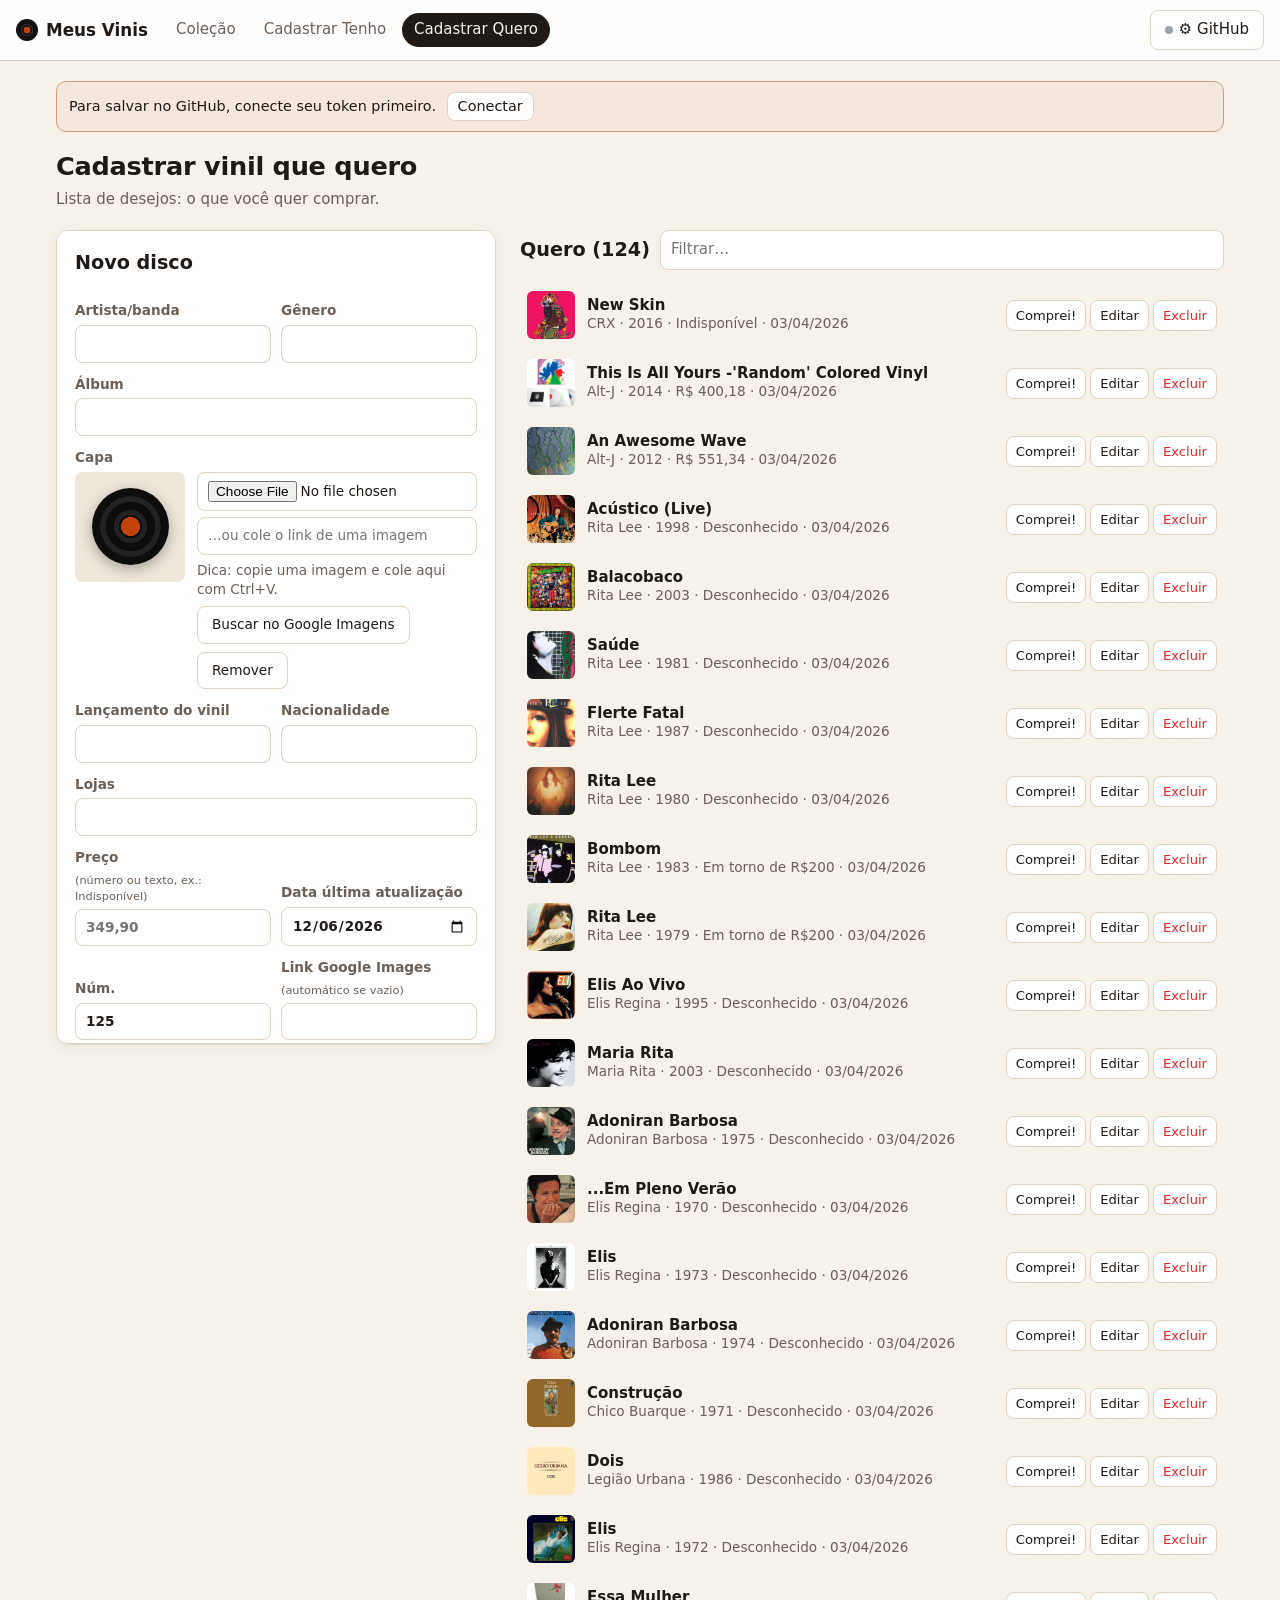
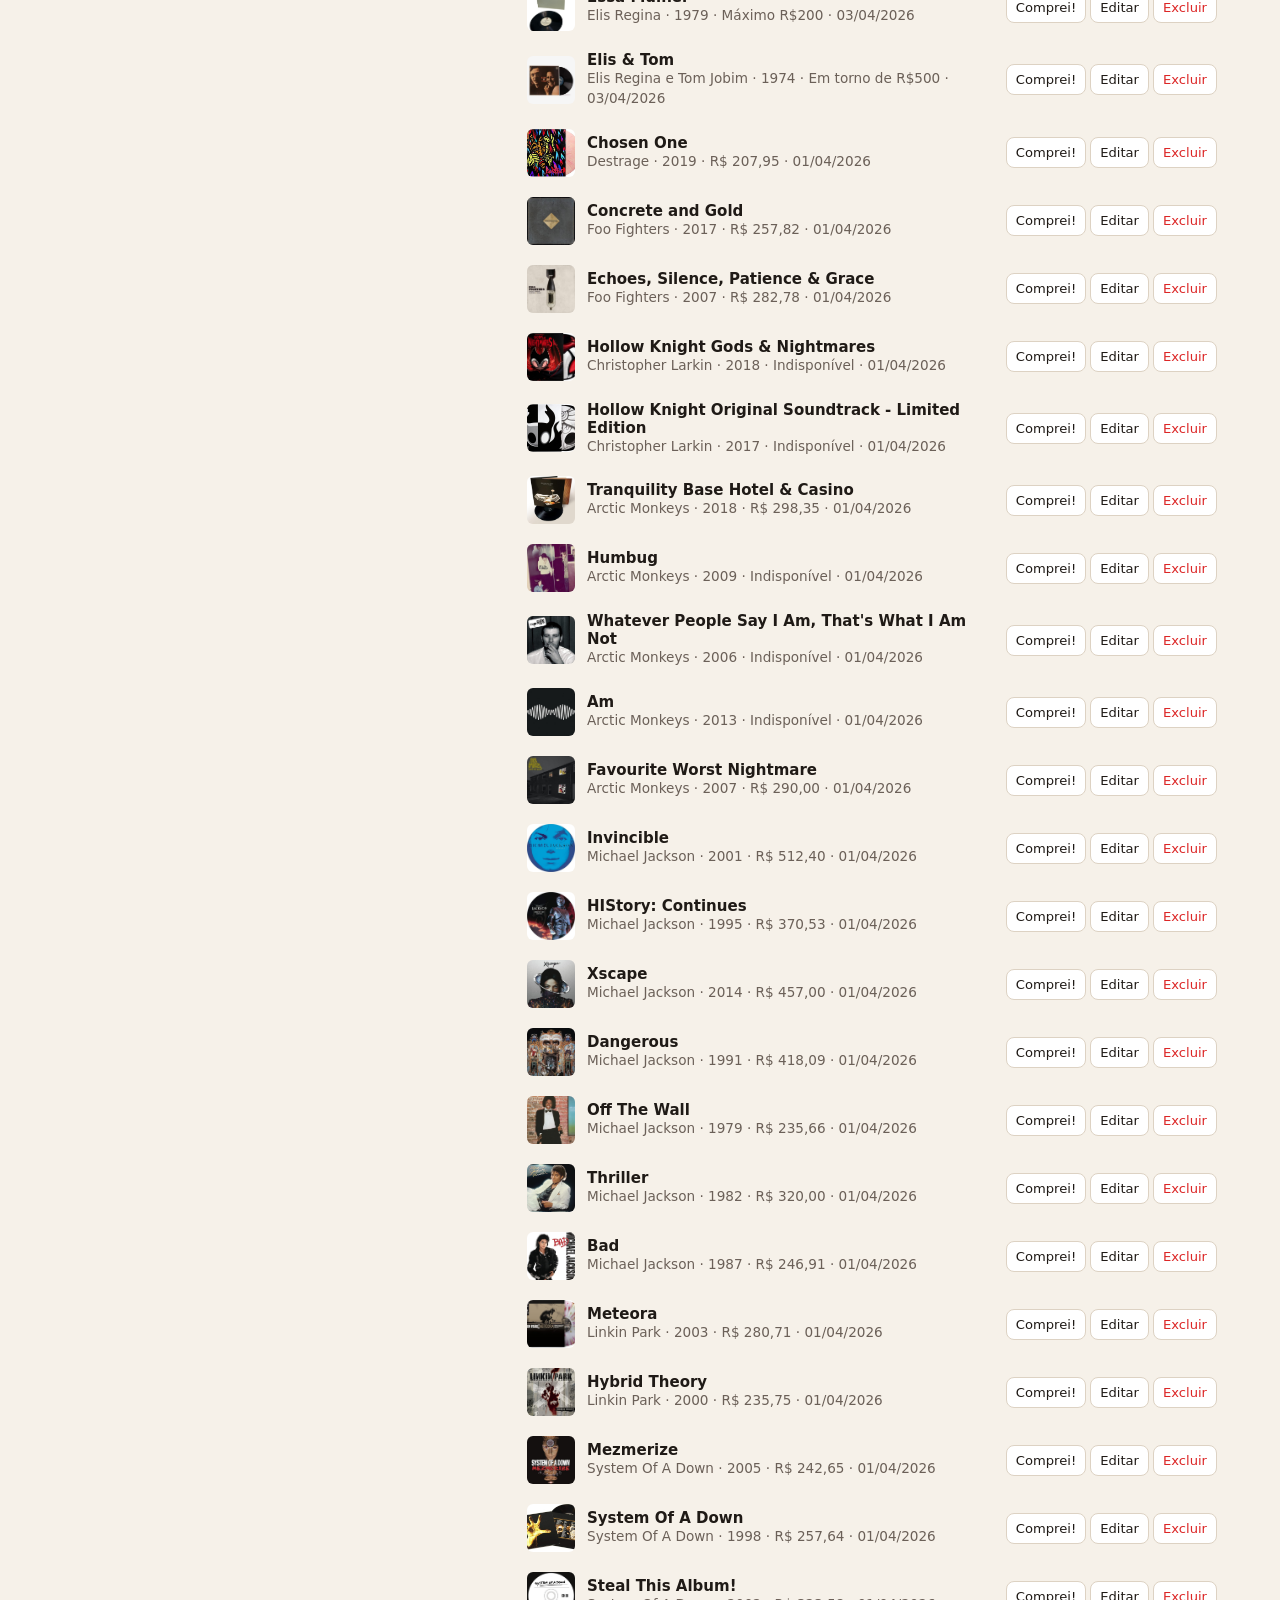
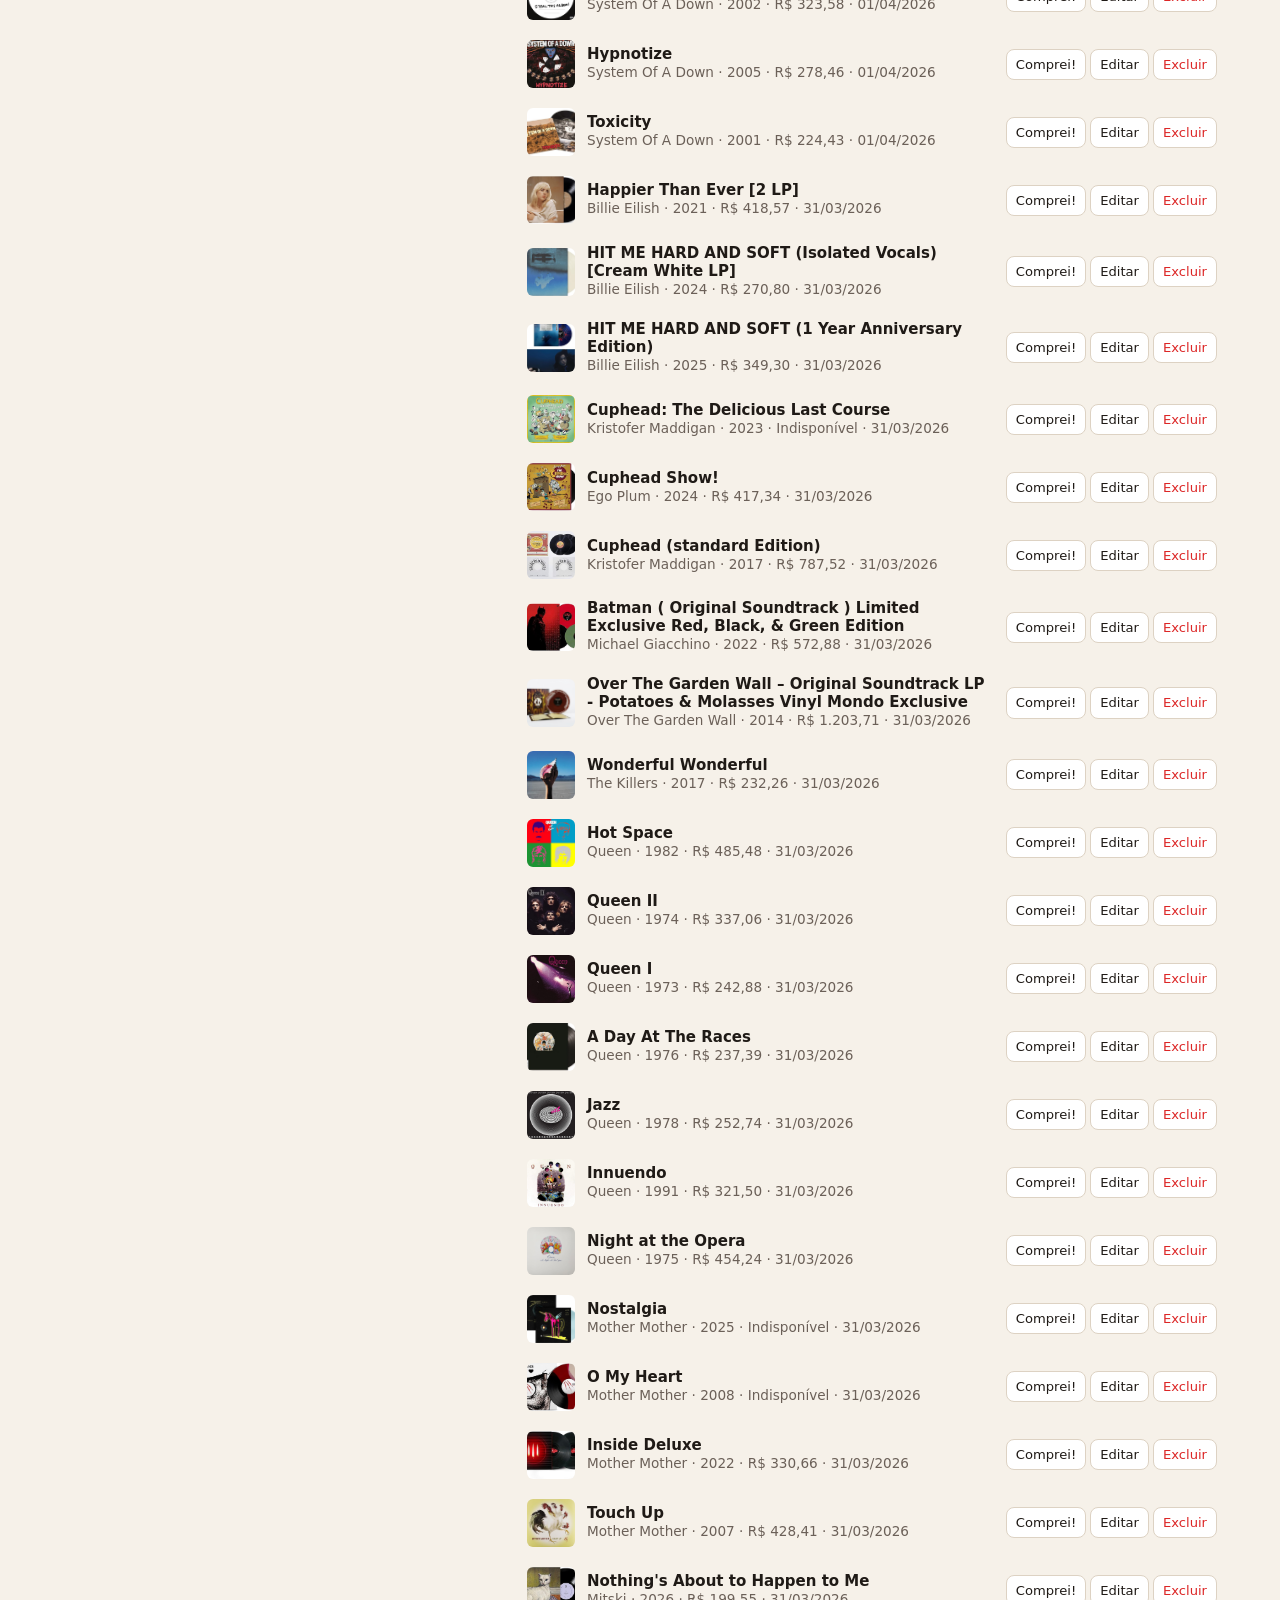
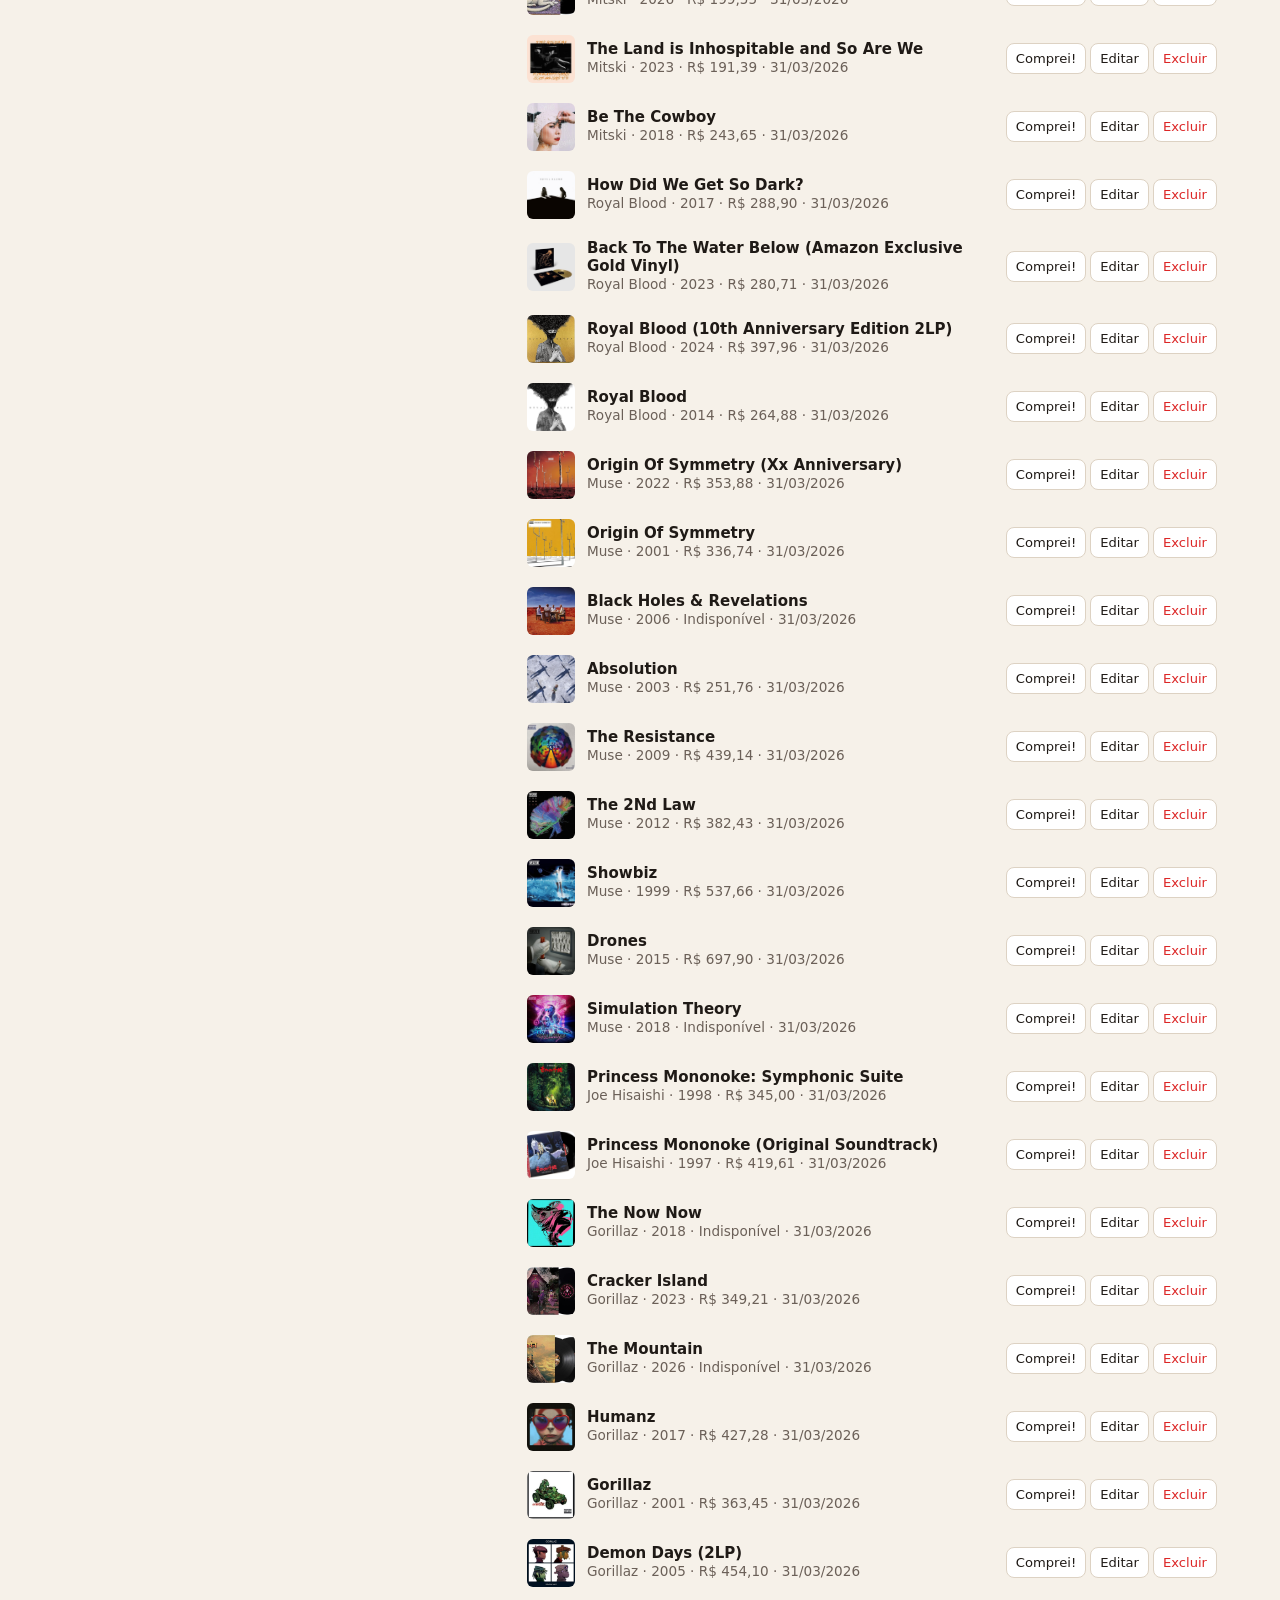
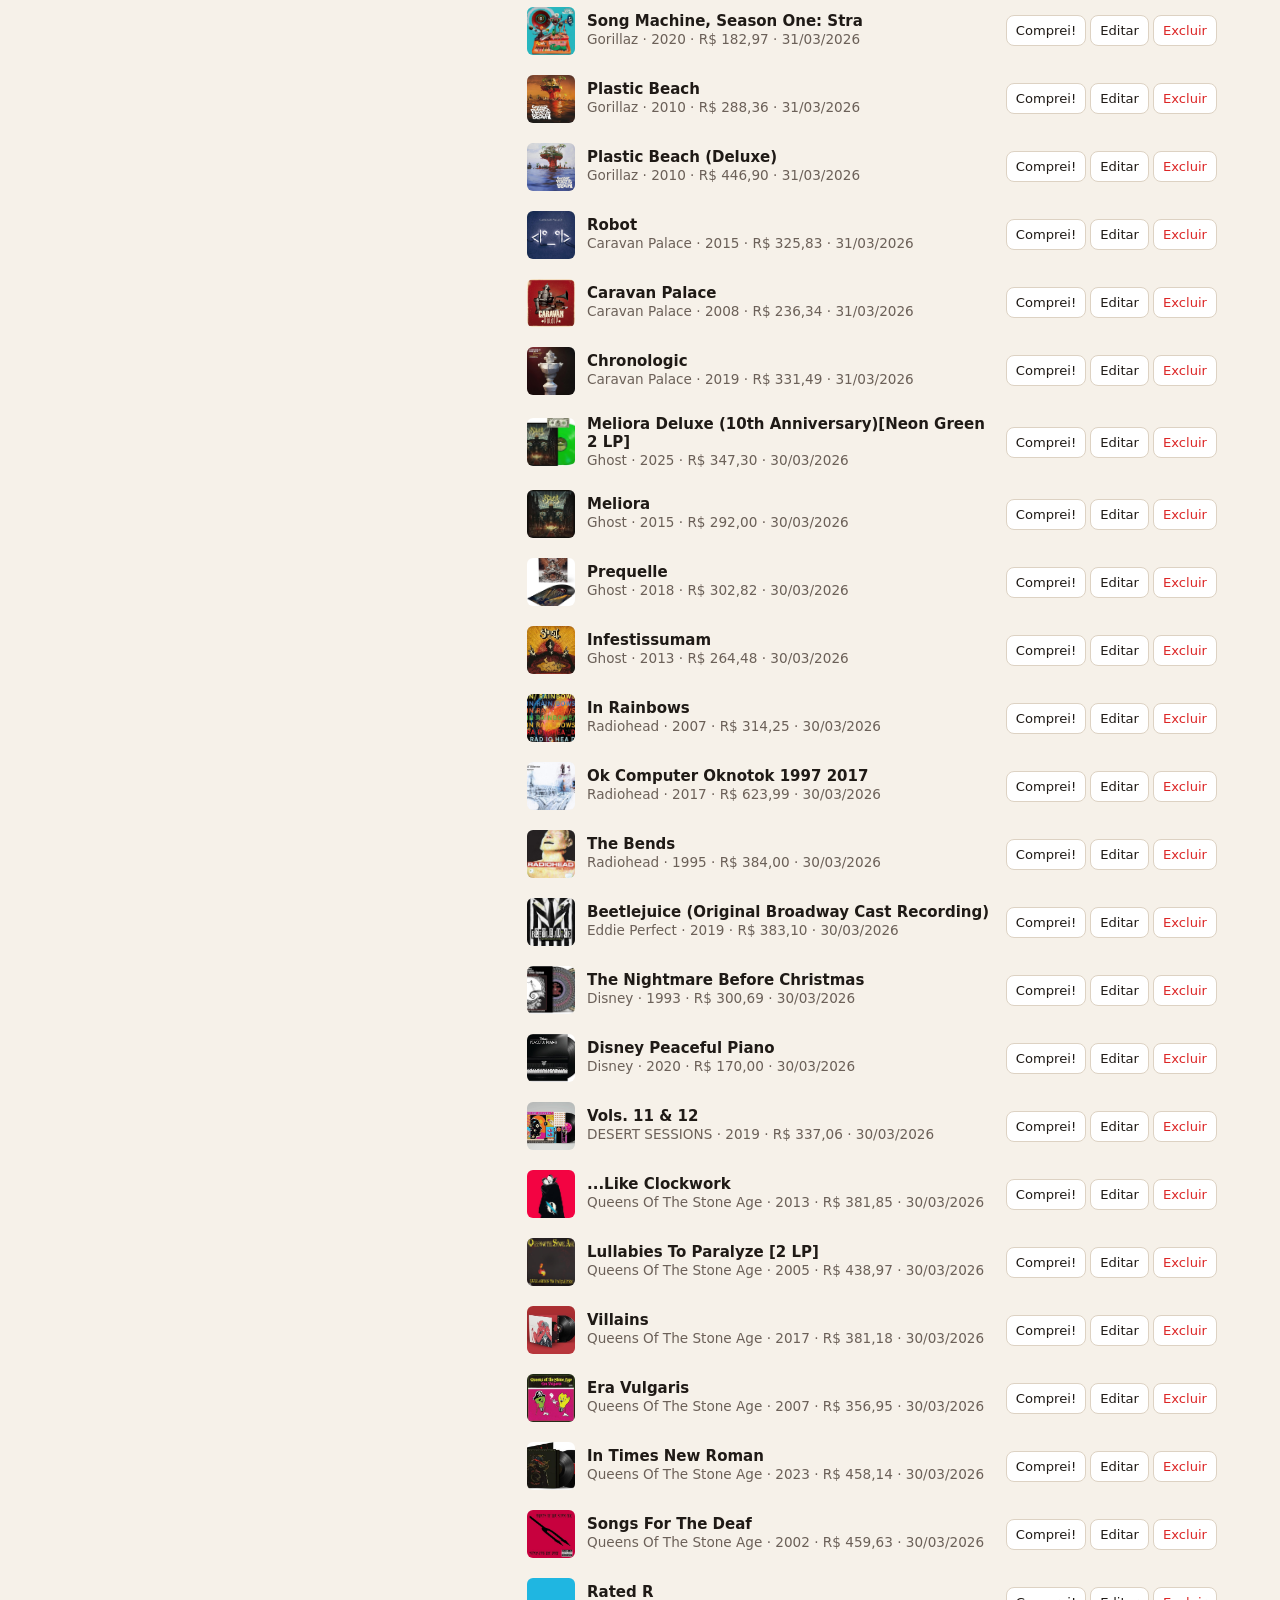
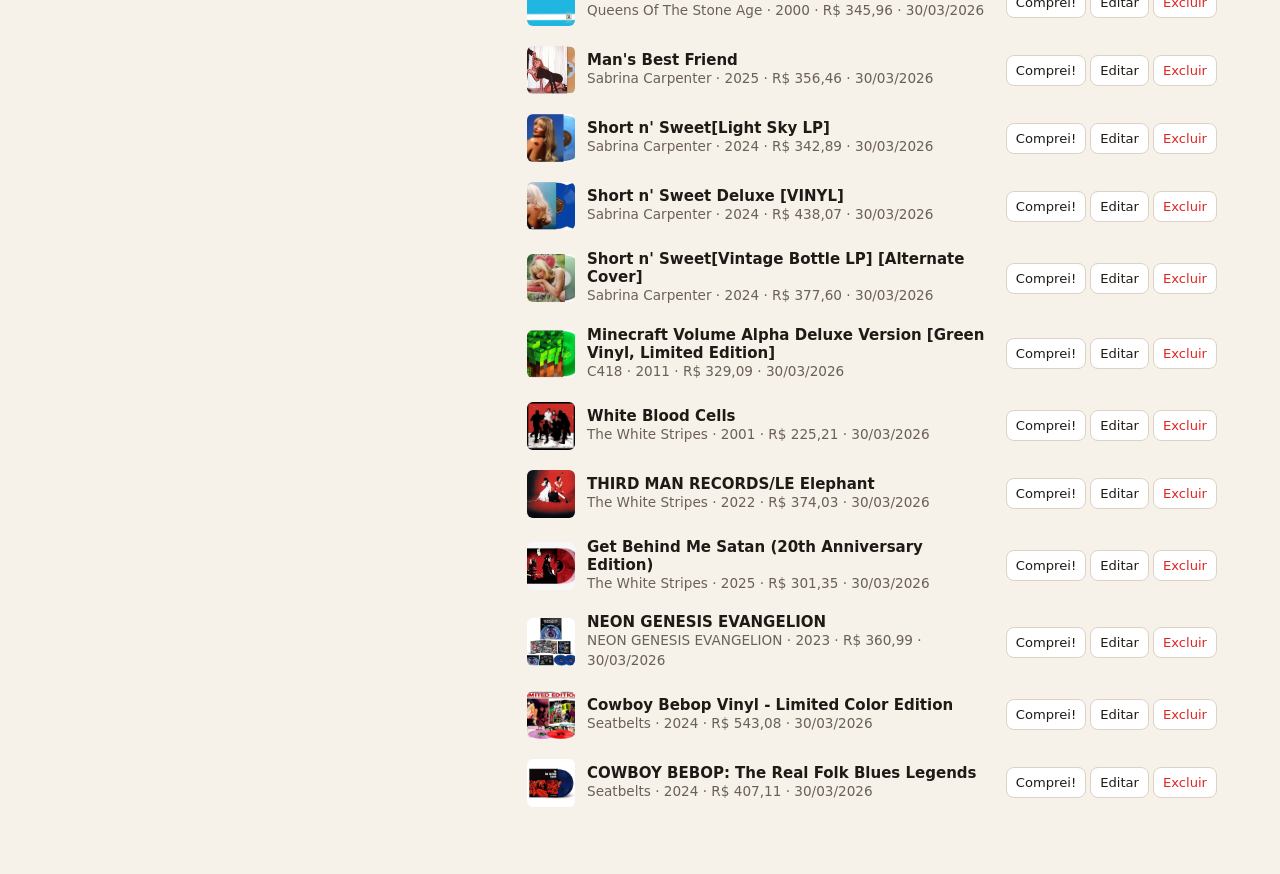
==== quero.html @ eb5df763 "Site do catálogo de vinis com dados das planilhas Páginas de coleção, cadastro de Tenho e de Quero; " ====
<!doctype html>
<html lang="pt-BR">
<head>
  <meta charset="utf-8">
  <meta name="viewport" content="width=device-width, initial-scale=1">
  <title>Cadastrar Quero</title>
  <link rel="stylesheet" href="assets/style.css">
</head>
<body>
  <main>
    <h1>Cadastrar vinil que quero</h1>
    <p class="sub">Lista de desejos: o que você quer comprar.</p>
    <div class="layout-cad">
      <form id="form" class="form painel" autocomplete="off">
        <h2 id="titulo-form">Novo disco</h2>
        <div class="linha">
          <label>Artista/banda<input name="artista" list="dl-artistas" required></label>
          <label>Gênero<input name="genero" list="dl-generos"></label>
        </div>
        <label>Álbum<input name="album" required></label>
        <div>
          <label style="margin-bottom:4px">Capa</label>
          <div class="foto-campo">
            <div class="prev" id="foto-prev"></div>
            <div class="ops">
              <input type="file" id="foto-arquivo" accept="image/*">
              <input type="url" id="foto-url" placeholder="…ou cole o link de uma imagem">
              <span class="ajuda">Dica: copie uma imagem e cole aqui com Ctrl+V.</span>
              <div class="acoes" style="justify-content:flex-start">
                <button type="button" id="foto-google">Buscar no Google Imagens</button>
                <button type="button" id="foto-remover">Remover</button>
              </div>
            </div>
          </div>
        </div>
        <div class="linha">
          <label>Lançamento do vinil<input name="lancamento" type="number" min="1900" max="2100" inputmode="numeric"></label>
          <label>Nacionalidade<input name="nacionalidade" list="dl-paises"></label>
        </div>
        <label>Lojas<input name="lojas" list="dl-lojas"></label>
        <div class="linha">
          <label>Preço <small>(número ou texto, ex.: Indisponível)</small><input name="preco" list="dl-precos" placeholder="349,90"></label>
          <label>Data última atualização<input name="atualizacao" type="date"></label>
        </div>
        <div class="linha">
          <label>Núm.<input name="num" type="number" min="1"></label>
          <label>Link Google Images <small>(automático se vazio)</small><input name="linkImagens" type="url"></label>
        </div>
        <div class="acoes">
          <button type="button" id="cancelar" hidden>Cancelar</button>
          <button type="submit" class="pri">Salvar</button>
        </div>
      </form>

      <section>
        <div class="barra">
          <h2 style="margin:0">Quero <span id="total"></span></h2>
          <input type="search" id="filtro" placeholder="Filtrar…" style="flex:1 1 180px">
        </div>
        <div class="lista" id="lista"></div>
      </section>
    </div>
  </main>
  <datalist id="dl-artistas"></datalist><datalist id="dl-generos"></datalist><datalist id="dl-paises"></datalist><datalist id="dl-lojas"></datalist>
  <datalist id="dl-precos"><option value="Indisponível"><option value="Desconhecido"></datalist>
  <script type="module" src="assets/quero.js"></script>
</body>
</html>
---- assets/style.css ----
:root {
  --bg: #f6f1e9;
  --bg-2: #ffffff;
  --bg-3: #efe7da;
  --txt: #1f1a16;
  --txt-2: #6b6058;
  --borda: #ddd2c3;
  --acento: #c2410c;
  --acento-2: #9a3412;
  --tenho: #15803d;
  --quero: #b45309;
  --sombra: 0 1px 2px rgb(0 0 0 / .06), 0 4px 14px rgb(0 0 0 / .06);
  --raio: 12px;
  color-scheme: light;
}
@media (prefers-color-scheme: dark) {
  :root:not([data-theme="light"]) {
    --bg: #15120f; --bg-2: #1f1b17; --bg-3: #29231e; --txt: #f3ece3; --txt-2: #a99d91;
    --borda: #3a322b; --acento: #fb923c; --acento-2: #fdba74; --tenho: #4ade80; --quero: #fbbf24;
    --sombra: 0 1px 2px rgb(0 0 0 / .4), 0 6px 18px rgb(0 0 0 / .35);
    color-scheme: dark;
  }
}
:root[data-theme="dark"] {
  --bg: #15120f; --bg-2: #1f1b17; --bg-3: #29231e; --txt: #f3ece3; --txt-2: #a99d91;
  --borda: #3a322b; --acento: #fb923c; --acento-2: #fdba74; --tenho: #4ade80; --quero: #fbbf24;
  --sombra: 0 1px 2px rgb(0 0 0 / .4), 0 6px 18px rgb(0 0 0 / .35);
  color-scheme: dark;
}

* { box-sizing: border-box; }
html { -webkit-text-size-adjust: 100%; }
body {
  margin: 0; background: var(--bg); color: var(--txt);
  font: 15px/1.45 system-ui, -apple-system, "Segoe UI", Roboto, sans-serif;
}
a { color: var(--acento); }
h1 { font-size: 1.6rem; margin: 0 0 .25rem; letter-spacing: -.01em; }
h2 { font-size: 1.2rem; margin: 0 0 .75rem; }
main { max-width: 1200px; margin: 0 auto; padding: 20px 16px 60px; }
.sub { color: var(--txt-2); margin: 0 0 1.25rem; }
code { background: var(--bg-3); padding: 1px 5px; border-radius: 4px; font-size: .9em; }

/* Cabeçalho */
.topo {
  position: sticky; top: 0; z-index: 10; display: flex; align-items: center; gap: 16px; flex-wrap: wrap;
  padding: 10px 16px; background: color-mix(in srgb, var(--bg-2) 92%, transparent);
  backdrop-filter: blur(8px); border-bottom: 1px solid var(--borda);
}
.marca { display: flex; align-items: center; gap: 8px; font-weight: 700; color: var(--txt); text-decoration: none; font-size: 1.05rem; }
.disco-mini {
  width: 22px; height: 22px; border-radius: 50%;
  background: radial-gradient(circle, var(--acento) 0 22%, #111 23% 30%, #2a2a2a 31% 40%, #111 41% 100%);
}
.topo nav { display: flex; gap: 4px; flex-wrap: wrap; flex: 1; }
.topo nav a { padding: 6px 12px; border-radius: 999px; color: var(--txt-2); text-decoration: none; font-weight: 500; }
.topo nav a:hover { background: var(--bg-3); color: var(--txt); }
.topo nav a.ativo { background: var(--txt); color: var(--bg); }
.btn-config { display: flex; align-items: center; gap: 6px; }
@media (max-width: 640px) {
  .topo { gap: 8px 12px; }
  .btn-config { margin-left: auto; padding: 6px 10px; }
  .topo nav { order: 3; flex-basis: 100%; flex-wrap: nowrap; overflow-x: auto; }
  .topo nav a { white-space: nowrap; }
}
.status { width: 8px; height: 8px; border-radius: 50%; background: #9ca3af; }
.status.on { background: var(--tenho); }

/* Controles */
button, .btn {
  font: inherit; cursor: pointer; border-radius: 8px; padding: 8px 14px;
  border: 1px solid var(--borda); background: var(--bg-2); color: var(--txt);
}
button:hover { border-color: var(--txt-2); }
button.pri { background: var(--acento); border-color: var(--acento); color: var(--bg-2); font-weight: 600; }
button.pri:hover { background: var(--acento-2); }
button.perigo { color: #dc2626; }
button:disabled { opacity: .55; cursor: progress; }
input, select, textarea {
  font: inherit; color: var(--txt); background: var(--bg-2); border: 1px solid var(--borda);
  border-radius: 8px; padding: 8px 10px; width: 100%;
}
input:focus, select:focus, textarea:focus { outline: 2px solid var(--acento); outline-offset: -1px; }
label { display: flex; flex-direction: column; gap: 4px; font-size: .85rem; font-weight: 600; color: var(--txt-2); }
label small { font-weight: 400; }

.barra { display: flex; gap: 10px; flex-wrap: wrap; align-items: center; margin-bottom: 14px; }
.barra input[type=search] { flex: 1 1 240px; }
.barra select { width: auto; flex: 0 1 220px; min-width: 0; }
select { max-width: 100%; text-overflow: ellipsis; }
.abas { display: inline-flex; background: var(--bg-3); border-radius: 999px; padding: 3px; }
.abas button { border: 0; background: transparent; border-radius: 999px; padding: 6px 14px; color: var(--txt-2); }
.abas button.ativo { background: var(--bg-2); color: var(--txt); box-shadow: var(--sombra); font-weight: 600; }
.resumo { color: var(--txt-2); font-size: .9rem; margin: 0 0 14px; }

/* Grade de discos */
.grade { display: grid; gap: 18px; grid-template-columns: repeat(auto-fill, minmax(170px, 1fr)); }
.card {
  background: var(--bg-2); border: 1px solid var(--borda); border-radius: var(--raio); overflow: hidden;
  box-shadow: var(--sombra); cursor: pointer; text-align: left; padding: 0; display: flex; flex-direction: column;
  transition: transform .15s;
}
.card:hover { transform: translateY(-2px); border-color: var(--borda); }
.capa { aspect-ratio: 1; background: var(--bg-3); position: relative; }
.capa img { width: 100%; height: 100%; object-fit: cover; display: block; }
.capa-vazia { width: 100%; height: 100%; display: grid; place-items: center; background: var(--bg-3); aspect-ratio: 1; }
.capa-vazia span {
  width: 70%; aspect-ratio: 1; border-radius: 50%;
  background: radial-gradient(circle, var(--acento) 0 17%, #0d0d0d 18% 21%, #222 22% 30%, #0d0d0d 31% 45%, #222 46% 55%, #0d0d0d 56% 100%);
  box-shadow: 0 4px 14px rgb(0 0 0 / .3);
}
.selo {
  position: absolute; top: 8px; left: 8px; font-size: .72rem; font-weight: 700; padding: 2px 8px; border-radius: 999px;
  color: #fff; letter-spacing: .02em;
}
.selo.tenho { background: #15803d; }
.selo.quero { background: #b45309; }
.selo.ja { left: auto; right: 8px; background: #1f2937; }
.info { padding: 10px 12px 12px; display: flex; flex-direction: column; gap: 2px; }
.info .alb { font-weight: 650; line-height: 1.25; display: -webkit-box; -webkit-line-clamp: 2; -webkit-box-orient: vertical; overflow: hidden; }
.info .art { color: var(--txt-2); font-size: .9rem; }
.info .meta { display: flex; justify-content: space-between; gap: 6px; margin-top: 4px; font-size: .8rem; color: var(--txt-2); }
.info .preco { font-weight: 600; color: var(--txt); white-space: nowrap; }
.vazio { padding: 40px; text-align: center; color: var(--txt-2); border: 1px dashed var(--borda); border-radius: var(--raio); }

/* Detalhe */
dialog {
  border: 1px solid var(--borda); border-radius: 16px; background: var(--bg-2); color: var(--txt);
  padding: 0; width: min(760px, calc(100vw - 32px)); max-height: calc(100vh - 32px);
}
dialog::backdrop { background: rgb(0 0 0 / .55); }
.detalhe { display: grid; grid-template-columns: 260px 1fr; gap: 20px; padding: 20px; }
.detalhe .capa { border-radius: 10px; overflow: hidden; }
.detalhe dl { display: grid; grid-template-columns: max-content 1fr; gap: 6px 14px; margin: 12px 0; }
.detalhe dt { color: var(--txt-2); font-size: .85rem; }
.detalhe dd { margin: 0; overflow-wrap: anywhere; }
.lados { display: grid; grid-template-columns: repeat(auto-fit, minmax(180px, 1fr)); gap: 12px; margin-top: 8px; }
.lados h3 { font-size: .9rem; margin: 0 0 4px; color: var(--acento); }
.lados ol { margin: 0; padding-left: 22px; font-size: .9rem; }
.fechar { position: absolute; right: 10px; top: 10px; border: 0; background: var(--bg-3); border-radius: 50%; width: 32px; height: 32px; padding: 0; }
@media (max-width: 640px) { .detalhe { grid-template-columns: 1fr; } .detalhe .capa { max-width: 260px; } }

/* Formulários de cadastro */
.layout-cad { display: grid; grid-template-columns: minmax(0, 440px) minmax(0, 1fr); gap: 24px; align-items: start; }
.layout-cad > .painel { position: sticky; top: 70px; max-height: calc(100vh - 86px); overflow-y: auto; }
@media (max-width: 900px) { .layout-cad { grid-template-columns: 1fr; } .layout-cad > .painel { position: static; max-height: none; } }
.painel { background: var(--bg-2); border: 1px solid var(--borda); border-radius: var(--raio); padding: 18px; box-shadow: var(--sombra); }
.form { display: flex; flex-direction: column; gap: 12px; }
.linha { display: grid; grid-template-columns: 1fr 1fr; gap: 10px; align-items: end; }
@media (max-width: 420px) { .linha { grid-template-columns: 1fr; } }
.acoes { display: flex; gap: 8px; justify-content: flex-end; flex-wrap: wrap; }
.foto-campo { display: grid; grid-template-columns: 110px 1fr; gap: 12px; align-items: start; }
.foto-campo .prev { width: 110px; aspect-ratio: 1; border-radius: 8px; overflow: hidden; background: var(--bg-3); }
.foto-campo .prev img { width: 100%; height: 100%; object-fit: cover; display: block; }
.foto-campo .ops { display: flex; flex-direction: column; gap: 6px; font-size: .85rem; }
.ajuda { font-size: .85rem; color: var(--txt-2); margin: 0; }
.aviso { background: color-mix(in srgb, var(--quero) 14%, var(--bg-2)); border: 1px solid color-mix(in srgb, var(--quero) 40%, var(--borda)); padding: 10px 12px; border-radius: 10px; font-size: .9rem; margin-bottom: 16px; }
.aviso button { margin-left: 6px; padding: 3px 10px; }
.lado-bloco { border: 1px solid var(--borda); border-radius: 10px; padding: 10px; display: flex; flex-direction: column; gap: 6px; background: var(--bg); }
.lado-bloco .topo-lado { display: flex; gap: 6px; }
.lado-bloco textarea { min-height: 110px; resize: vertical; }

/* Lista nas páginas de cadastro */
.lista { display: flex; flex-direction: column; gap: 6px; }
.item { display: grid; grid-template-columns: 48px 1fr auto; gap: 12px; align-items: center; padding: 6px; border-radius: 10px; border: 1px solid transparent; }
.item:hover { background: var(--bg-3); }
.item.editando { border-color: var(--acento); background: color-mix(in srgb, var(--acento) 8%, var(--bg-2)); }
.item .mini { width: 48px; height: 48px; border-radius: 6px; overflow: hidden; }
.item .mini img, .item .mini .capa-vazia { width: 100%; height: 100%; object-fit: cover; }
.item .t { font-weight: 600; line-height: 1.2; }
.item .s { color: var(--txt-2); font-size: .85rem; }
.item .bts { display: flex; gap: 4px; }
.item .bts button { padding: 5px 9px; font-size: .82rem; }
@media (max-width: 520px) { .item { grid-template-columns: 48px 1fr; } .item .bts { grid-column: 2; } }

/* Diálogo de configuração */
.form-config { display: flex; flex-direction: column; gap: 12px; padding: 22px; }
.form-config ol { padding-left: 20px; font-size: .9rem; }
.form-config .resultado { min-height: 1.2em; font-size: .9rem; margin: 0; }
details summary { cursor: pointer; font-size: .9rem; color: var(--acento); }

/* Avisos */
.toasts { position: fixed; bottom: 16px; left: 50%; transform: translateX(-50%); display: flex; flex-direction: column; gap: 8px; z-index: 100; width: min(460px, calc(100vw - 32px)); }
.toast { padding: 10px 14px; border-radius: 10px; background: #1f2937; color: #fff; box-shadow: var(--sombra); font-size: .92rem; }
.toast.ok { background: #166534; }
.toast.erro { background: #b91c1c; }
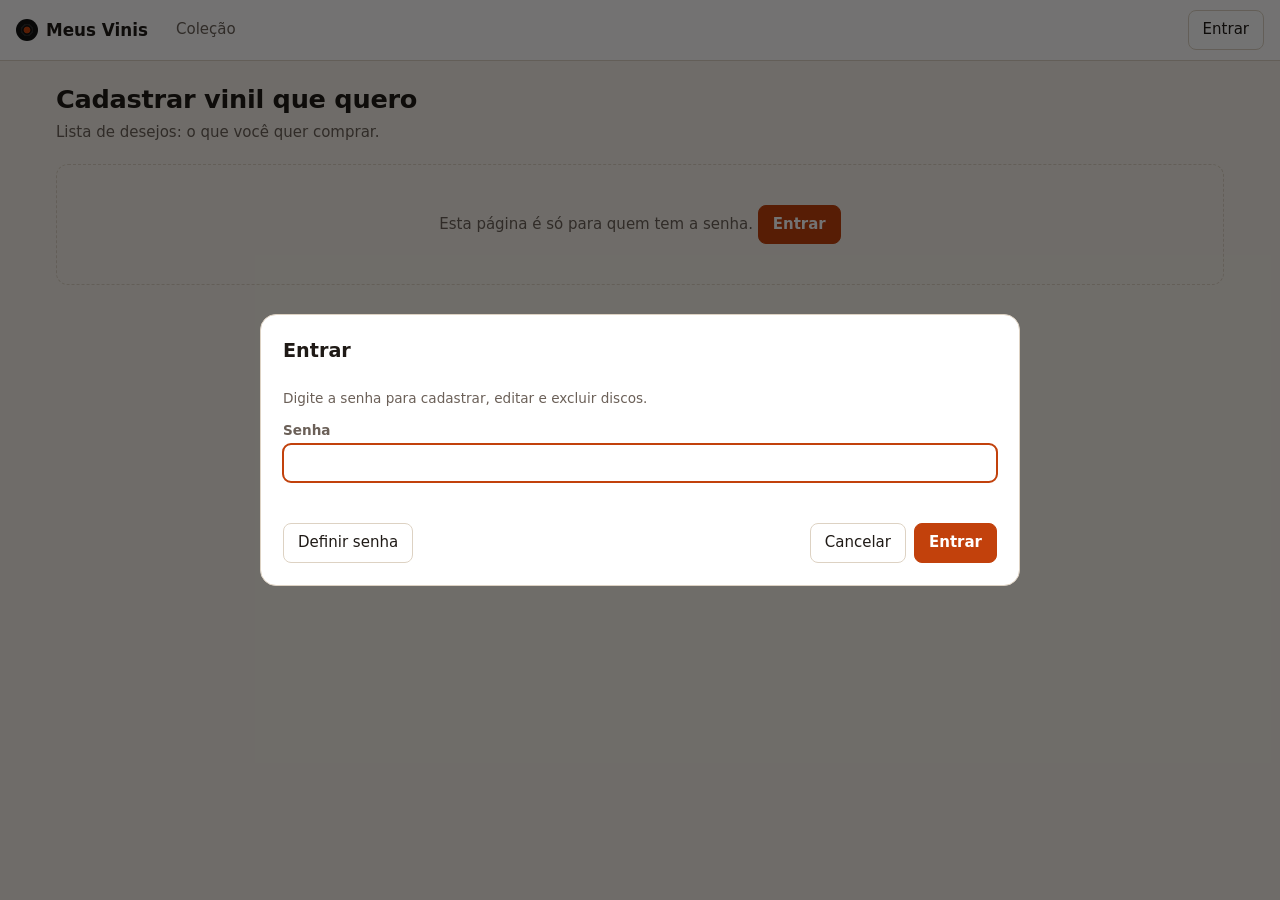
==== commit 27b4a186: "Aceita só links http(s) e documenta segurança no README Co-Authored-By: Claude Opus 5.5 <noreply@ant" ====
--- a/quero.html
+++ b/quero.html
@@ -44,7 +44,7 @@
         </div>
         <div class="linha">
           <label>Núm.<input name="num" type="number" min="1"></label>
-          <label>Link Google Images <small>(automático se vazio)</small><input name="linkImagens" type="url"></label>
+          <label>Link Google Images <small>(automático se vazio)</small><input name="linkImagens" type="url" pattern="https?://.+" title="O link precisa começar com http:// ou https://"></label>
         </div>
         <div class="acoes">
           <button type="button" id="cancelar" hidden>Cancelar</button>
--- a/assets/style.css
+++ b/assets/style.css
@@ -184,3 +184,4 @@
 .toast { padding: 10px 14px; border-radius: 10px; background: #1f2937; color: #fff; box-shadow: var(--sombra); font-size: .92rem; }
 .toast.ok { background: #166534; }
 .toast.erro { background: #b91c1c; }
+[hidden] { display: none !important; }
